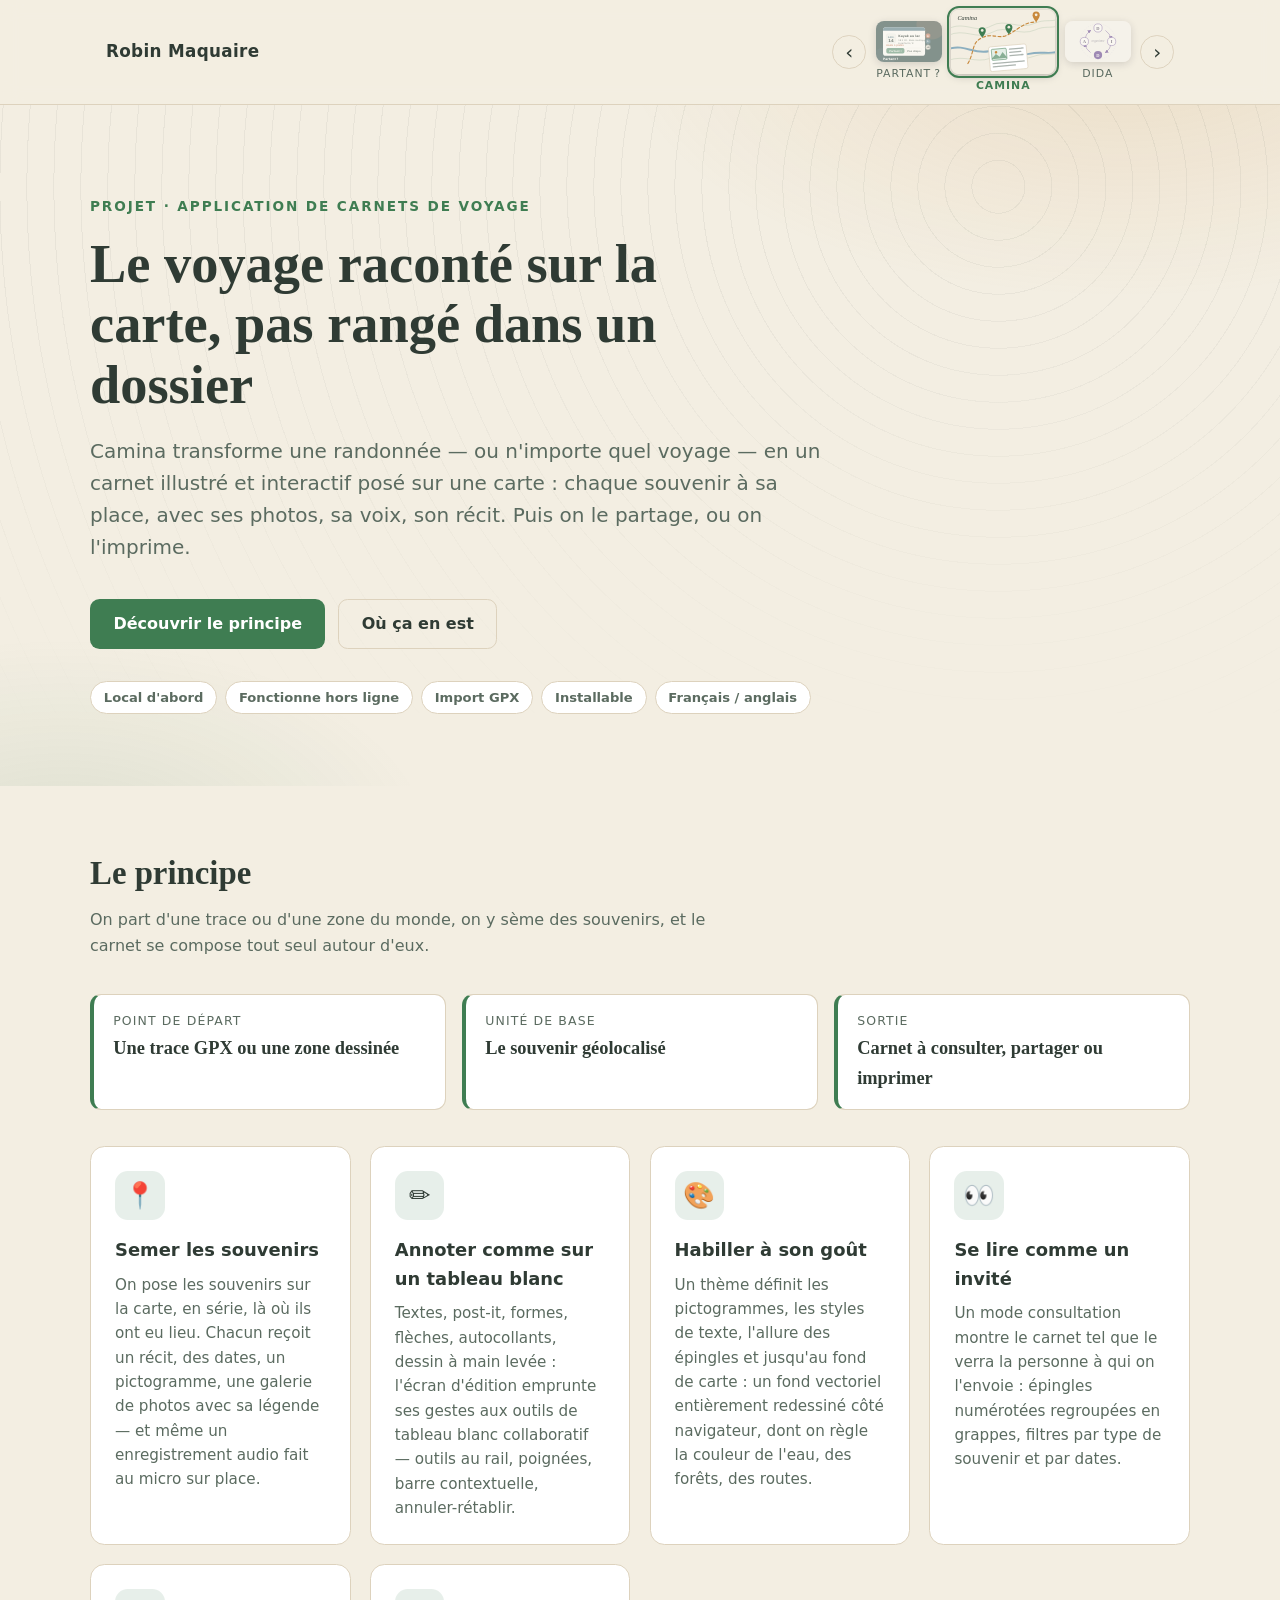
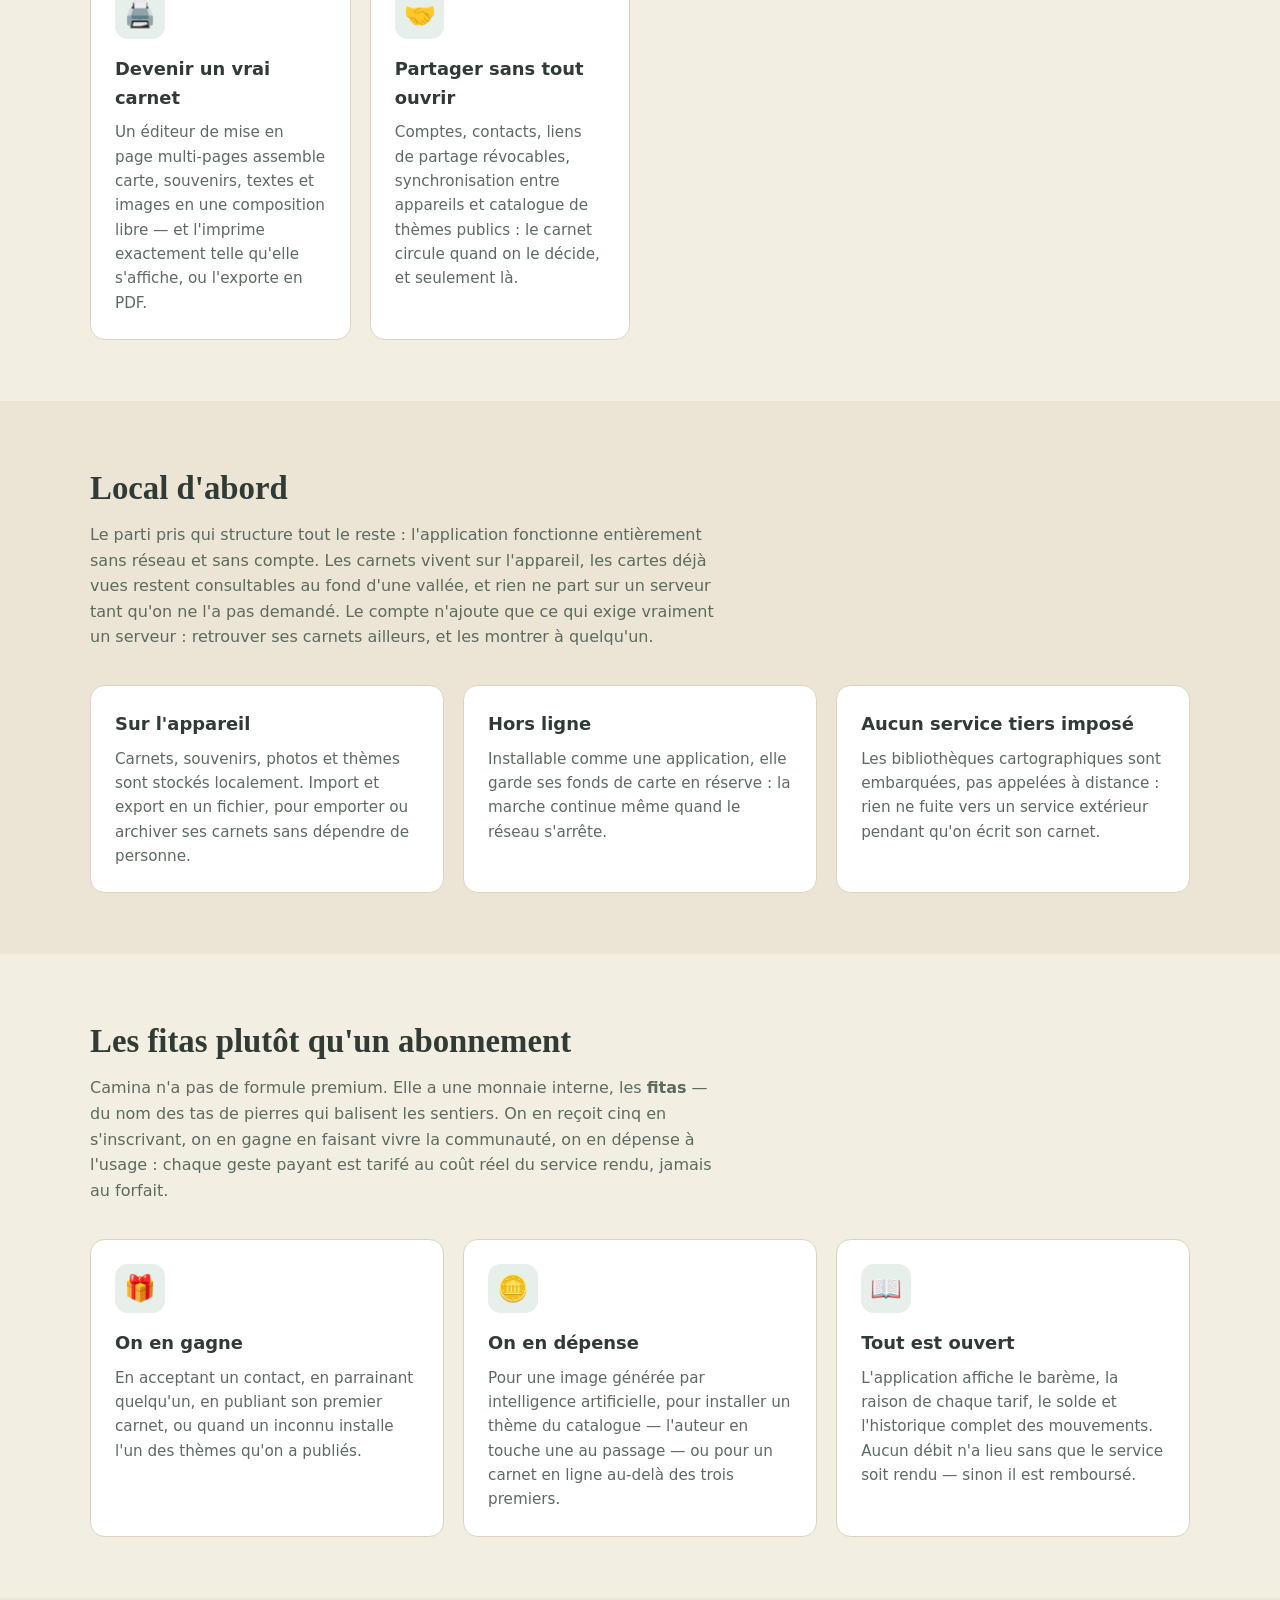
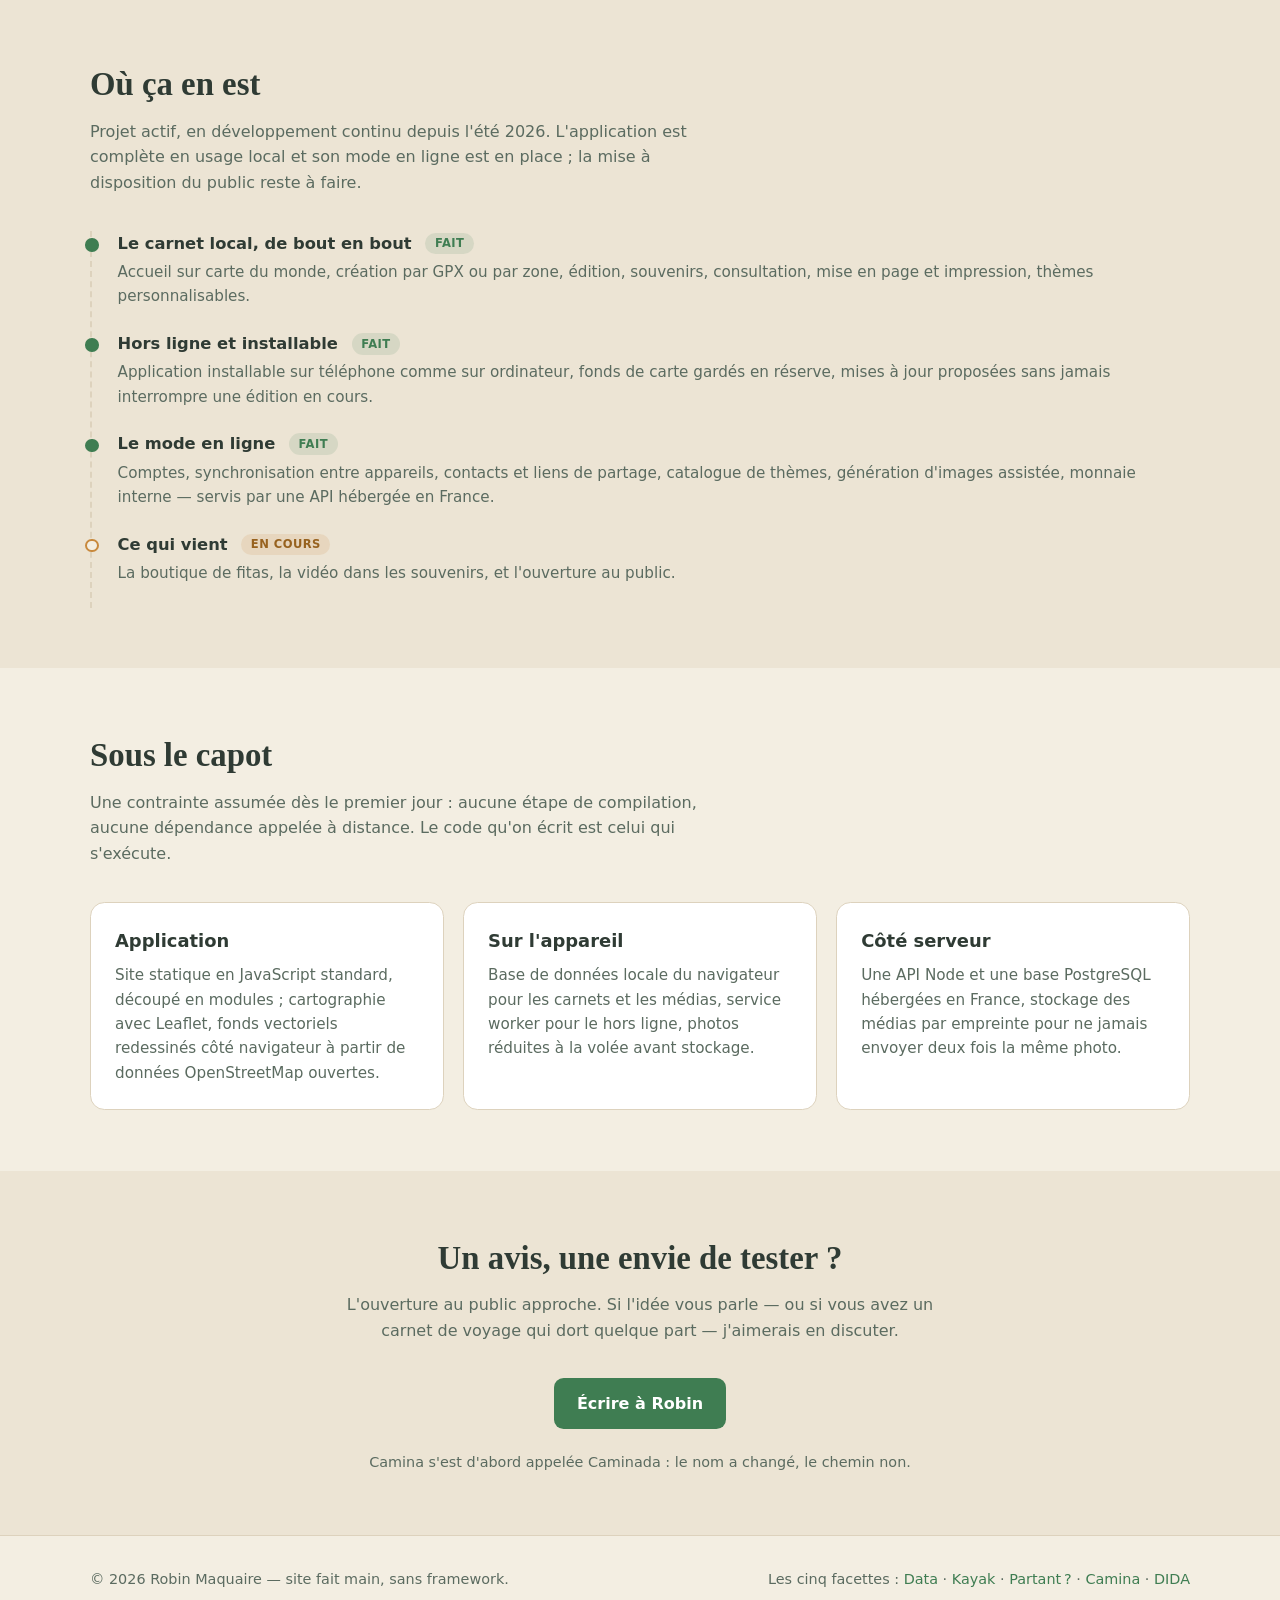
==== camina.html @ f20de6e6 "Site personnel à cinq facettes Site vitrine écrit à la main (HTML/CSS/JS standard, sans framework ni" ====
<!DOCTYPE html>
<html lang="fr">
<head>
  <meta charset="utf-8">
  <meta name="viewport" content="width=device-width, initial-scale=1">
  <title>Camina — Le carnet de voyage posé sur la carte</title>
  <meta name="description" content="Camina transforme une randonnée ou n'importe quel voyage en carnet illustré et interactif posé sur une carte : souvenirs géolocalisés, photos, audio, thèmes et mise en page imprimable.">
  <link rel="icon" href="data:image/svg+xml,<svg xmlns='http://www.w3.org/2000/svg' viewBox='0 0 100 100'><text y='.9em' font-size='90'>🗺️</text></svg>">
  <link rel="stylesheet" href="css/common.css">
  <link rel="stylesheet" href="css/camina.css">
</head>
<body data-facet="camina">

  <header class="site-header">
    <div class="header-inner">
      <a class="brand" href="index.html">Robin Maquaire</a>
      <nav class="facet-carousel" aria-label="Changer de facette">
        <a class="fc-arrow" href="partant.html" aria-label="Facette précédente : Partant ?">&#8249;</a>
        <a class="fc-item fc-side fc-item--partant" href="partant.html">
          <img src="assets/carousel-partant.svg" alt="Aller à la facette Partant ?">
          <span class="fc-label">Partant&#8201;?</span>
        </a>
        <span class="fc-item fc-center fc-item--camina" aria-current="page">
          <img src="assets/carousel-camina.svg" alt="">
          <span class="fc-label">Camina</span>
        </span>
        <a class="fc-item fc-side fc-item--dida" href="dida.html">
          <img src="assets/carousel-dida.svg" alt="Aller à la facette DIDA">
          <span class="fc-label">DIDA</span>
        </a>
        <a class="fc-arrow" href="dida.html" aria-label="Facette suivante : DIDA">&#8250;</a>
      </nav>
    </div>
  </header>

  <main>

    <section class="hero hero--camina">
      <div class="hero-inner">
        <span class="kicker">Projet · Application de carnets de voyage</span>
        <h1>Le voyage raconté sur la carte, pas rangé dans un dossier</h1>
        <p class="lead">Camina transforme une randonnée — ou n'importe quel voyage — en un carnet
          illustré et interactif posé sur une carte&nbsp;: chaque souvenir à sa place, avec ses
          photos, sa voix, son récit. Puis on le partage, ou on l'imprime.</p>
        <div class="hero-actions">
          <a class="btn btn-primary" href="#principe">Découvrir le principe</a>
          <a class="btn btn-ghost" href="#avancement">Où ça en est</a>
        </div>
        <div class="chips" aria-label="Traits marquants">
          <span class="chip">Local d'abord</span>
          <span class="chip">Fonctionne hors ligne</span>
          <span class="chip">Import GPX</span>
          <span class="chip">Installable</span>
          <span class="chip">Français / anglais</span>
        </div>
      </div>
    </section>

    <section class="section" id="principe">
      <div class="section-inner">
        <h2>Le principe</h2>
        <p class="section-sub">On part d'une trace ou d'une zone du monde, on y sème des souvenirs,
          et le carnet se compose tout seul autour d'eux.</p>

        <dl class="facts">
          <div class="fact">
            <dt>Point de départ</dt>
            <dd>Une trace GPX ou une zone dessinée</dd>
          </div>
          <div class="fact">
            <dt>Unité de base</dt>
            <dd>Le souvenir géolocalisé</dd>
          </div>
          <div class="fact">
            <dt>Sortie</dt>
            <dd>Carnet à consulter, partager ou imprimer</dd>
          </div>
        </dl>

        <div class="cards" style="margin-top:2.2rem">
          <article class="card">
            <span class="picto">📍</span>
            <h3>Semer les souvenirs</h3>
            <p>On pose les souvenirs sur la carte, en série, là où ils ont eu lieu. Chacun reçoit
              un récit, des dates, un pictogramme, une galerie de photos avec sa légende — et
              même un enregistrement audio fait au micro sur place.</p>
          </article>
          <article class="card">
            <span class="picto">✏️</span>
            <h3>Annoter comme sur un tableau blanc</h3>
            <p>Textes, post-it, formes, flèches, autocollants, dessin à main levée&nbsp;: l'écran
              d'édition emprunte ses gestes aux outils de tableau blanc collaboratif — outils au
              rail, poignées, barre contextuelle, annuler-rétablir.</p>
          </article>
          <article class="card">
            <span class="picto">🎨</span>
            <h3>Habiller à son goût</h3>
            <p>Un thème définit les pictogrammes, les styles de texte, l'allure des épingles et
              jusqu'au fond de carte&nbsp;: un fond vectoriel entièrement redessiné côté
              navigateur, dont on règle la couleur de l'eau, des forêts, des routes.</p>
          </article>
          <article class="card">
            <span class="picto">👀</span>
            <h3>Se lire comme un invité</h3>
            <p>Un mode consultation montre le carnet tel que le verra la personne à qui on
              l'envoie&nbsp;: épingles numérotées regroupées en grappes, filtres par type de
              souvenir et par dates.</p>
          </article>
          <article class="card">
            <span class="picto">🖨️</span>
            <h3>Devenir un vrai carnet</h3>
            <p>Un éditeur de mise en page multi-pages assemble carte, souvenirs, textes et images
              en une composition libre — et l'imprime exactement telle qu'elle s'affiche, ou
              l'exporte en PDF.</p>
          </article>
          <article class="card">
            <span class="picto">🤝</span>
            <h3>Partager sans tout ouvrir</h3>
            <p>Comptes, contacts, liens de partage révocables, synchronisation entre appareils et
              catalogue de thèmes publics&nbsp;: le carnet circule quand on le décide, et
              seulement là.</p>
          </article>
        </div>
      </div>
    </section>

    <section class="section section--alt" id="local">
      <div class="section-inner">
        <h2>Local d'abord</h2>
        <p class="section-sub">Le parti pris qui structure tout le reste&nbsp;: l'application
          fonctionne entièrement sans réseau et sans compte. Les carnets vivent sur l'appareil,
          les cartes déjà vues restent consultables au fond d'une vallée, et rien ne part sur un
          serveur tant qu'on ne l'a pas demandé. Le compte n'ajoute que ce qui exige vraiment un
          serveur&nbsp;: retrouver ses carnets ailleurs, et les montrer à quelqu'un.</p>
        <div class="cards">
          <article class="card">
            <h3>Sur l'appareil</h3>
            <p>Carnets, souvenirs, photos et thèmes sont stockés localement. Import et export en
              un fichier, pour emporter ou archiver ses carnets sans dépendre de personne.</p>
          </article>
          <article class="card">
            <h3>Hors ligne</h3>
            <p>Installable comme une application, elle garde ses fonds de carte en réserve&nbsp;:
              la marche continue même quand le réseau s'arrête.</p>
          </article>
          <article class="card">
            <h3>Aucun service tiers imposé</h3>
            <p>Les bibliothèques cartographiques sont embarquées, pas appelées à distance&nbsp;:
              rien ne fuite vers un service extérieur pendant qu'on écrit son carnet.</p>
          </article>
        </div>
      </div>
    </section>

    <section class="section" id="fitas">
      <div class="section-inner">
        <h2>Les fitas plutôt qu'un abonnement</h2>
        <p class="section-sub">Camina n'a pas de formule premium. Elle a une monnaie interne, les
          <strong>fitas</strong> — du nom des tas de pierres qui balisent les sentiers. On en
          reçoit cinq en s'inscrivant, on en gagne en faisant vivre la communauté, on en dépense
          à l'usage&nbsp;: chaque geste payant est tarifé au coût réel du service rendu, jamais
          au forfait.</p>
        <div class="cards">
          <article class="card">
            <span class="picto">🎁</span>
            <h3>On en gagne</h3>
            <p>En acceptant un contact, en parrainant quelqu'un, en publiant son premier carnet,
              ou quand un inconnu installe l'un des thèmes qu'on a publiés.</p>
          </article>
          <article class="card">
            <span class="picto">🪙</span>
            <h3>On en dépense</h3>
            <p>Pour une image générée par intelligence artificielle, pour installer un thème du
              catalogue — l'auteur en touche une au passage — ou pour un carnet en ligne
              au-delà des trois premiers.</p>
          </article>
          <article class="card">
            <span class="picto">📖</span>
            <h3>Tout est ouvert</h3>
            <p>L'application affiche le barème, la raison de chaque tarif, le solde et
              l'historique complet des mouvements. Aucun débit n'a lieu sans que le service soit
              rendu — sinon il est remboursé.</p>
          </article>
        </div>
      </div>
    </section>

    <section class="section section--alt" id="avancement">
      <div class="section-inner">
        <h2>Où ça en est</h2>
        <p class="section-sub">Projet actif, en développement continu depuis l'été 2026.
          L'application est complète en usage local et son mode en ligne est en place&nbsp;;
          la mise à disposition du public reste à faire.</p>
        <ol class="milestones">
          <li class="done">
            <h3>Le carnet local, de bout en bout <span class="state">Fait</span></h3>
            <p>Accueil sur carte du monde, création par GPX ou par zone, édition, souvenirs,
              consultation, mise en page et impression, thèmes personnalisables.</p>
          </li>
          <li class="done">
            <h3>Hors ligne et installable <span class="state">Fait</span></h3>
            <p>Application installable sur téléphone comme sur ordinateur, fonds de carte gardés
              en réserve, mises à jour proposées sans jamais interrompre une édition en cours.</p>
          </li>
          <li class="done">
            <h3>Le mode en ligne <span class="state">Fait</span></h3>
            <p>Comptes, synchronisation entre appareils, contacts et liens de partage, catalogue
              de thèmes, génération d'images assistée, monnaie interne — servis par une API
              hébergée en France.</p>
          </li>
          <li class="next">
            <h3>Ce qui vient <span class="state">En cours</span></h3>
            <p>La boutique de fitas, la vidéo dans les souvenirs, et l'ouverture au public.</p>
          </li>
        </ol>
      </div>
    </section>

    <section class="section" id="technique">
      <div class="section-inner">
        <h2>Sous le capot</h2>
        <p class="section-sub">Une contrainte assumée dès le premier jour&nbsp;: aucune étape de
          compilation, aucune dépendance appelée à distance. Le code qu'on écrit est celui qui
          s'exécute.</p>
        <div class="cards">
          <article class="card">
            <h3>Application</h3>
            <p>Site statique en JavaScript standard, découpé en modules&nbsp;; cartographie avec
              Leaflet, fonds vectoriels redessinés côté navigateur à partir de données
              OpenStreetMap ouvertes.</p>
          </article>
          <article class="card">
            <h3>Sur l'appareil</h3>
            <p>Base de données locale du navigateur pour les carnets et les médias, service
              worker pour le hors ligne, photos réduites à la volée avant stockage.</p>
          </article>
          <article class="card">
            <h3>Côté serveur</h3>
            <p>Une API Node et une base PostgreSQL hébergées en France, stockage des médias par
              empreinte pour ne jamais envoyer deux fois la même photo.</p>
          </article>
        </div>
      </div>
    </section>

    <section class="section section--alt contact" id="contact">
      <div class="section-inner">
        <h2>Un avis, une envie de tester&nbsp;?</h2>
        <p class="section-sub">L'ouverture au public approche. Si l'idée vous parle — ou si vous
          avez un carnet de voyage qui dort quelque part — j'aimerais en discuter.</p>
        <a class="btn btn-primary" href="mailto:robin.maquaire@gmail.com?subject=Camina%20%E2%80%94%20Int%C3%A9ress%C3%A9%28e%29">Écrire à Robin</a>
        <p class="contact-note">Camina s'est d'abord appelée Caminada&nbsp;: le nom a changé, le
          chemin non.</p>
      </div>
    </section>

  </main>

  <footer class="site-footer">
    <div class="footer-inner">
      <span>© 2026 Robin Maquaire — site fait main, sans framework.</span>
      <span>Les cinq facettes&nbsp;:
        <a href="index.html">Data</a> ·
        <a href="kayak.html">Kayak</a> ·
        <a href="partant.html">Partant&#8201;?</a> ·
        <a href="camina.html">Camina</a> ·
        <a href="dida.html">DIDA</a>
      </span>
    </div>
  </footer>

  <script src="js/carousel.js"></script>
</body>
</html>
---- css/common.css ----
/* ============================================================
   common.css — structure et composants partagés par les 3 facettes.
   Les couleurs et polices viennent des variables définies dans
   le thème de chaque page (data.css, kayak.css, dida.css).
   ============================================================ */

*,
*::before,
*::after {
  box-sizing: border-box;
  margin: 0;
  padding: 0;
}

html {
  scroll-behavior: smooth;
}

body {
  font-family: var(--font-body, system-ui, "Segoe UI", Roboto, sans-serif);
  background: var(--bg);
  color: var(--text);
  line-height: 1.6;
  -webkit-font-smoothing: antialiased;
}

img {
  max-width: 100%;
  display: block;
}

a {
  color: var(--accent);
  text-decoration: none;
}

a:hover {
  text-decoration: underline;
}

section[id] {
  scroll-margin-top: 140px;
}

/* ============ Header + carrousel de facettes ============ */

.site-header {
  position: sticky;
  top: 0;
  z-index: 50;
  background: var(--header-bg);
  backdrop-filter: blur(10px);
  -webkit-backdrop-filter: blur(10px);
  border-bottom: 1px solid var(--border);
}

.header-inner {
  max-width: 1100px;
  margin: 0 auto;
  padding: 0.6rem 1rem;
  display: flex;
  align-items: center;
  justify-content: space-between;
  gap: 1rem;
}

.brand {
  font-weight: 700;
  font-size: 1.05rem;
  color: var(--text);
  letter-spacing: 0.02em;
  white-space: nowrap;
}

.brand:hover {
  text-decoration: none;
  color: var(--accent);
}

.facet-carousel {
  display: flex;
  align-items: center;
  gap: 0.6rem;
}

.fc-arrow {
  display: grid;
  place-items: center;
  width: 2.1rem;
  height: 2.1rem;
  border-radius: 50%;
  border: 1px solid var(--border);
  color: var(--text);
  font-size: 1.25rem;
  line-height: 1;
  transition: background 0.2s, transform 0.2s;
}

.fc-arrow:hover {
  background: var(--accent-soft);
  text-decoration: none;
  transform: scale(1.08);
}

.fc-item {
  display: flex;
  flex-direction: column;
  align-items: center;
  gap: 0.2rem;
  text-align: center;
}

.fc-item:hover {
  text-decoration: none;
}

.fc-item img {
  border-radius: 0.5rem;
  object-fit: cover;
  box-shadow: 0 2px 8px rgba(0, 0, 0, 0.25);
  transition: opacity 0.2s, filter 0.2s, transform 0.2s;
}

.fc-center img {
  width: 104px;
  height: 64px;
  outline: 2px solid var(--accent);
  outline-offset: 2px;
}

.fc-side img {
  width: 66px;
  height: 41px;
  opacity: 0.55;
  filter: saturate(0.5);
}

.fc-side:hover img {
  opacity: 1;
  filter: none;
  transform: translateY(-2px);
}

.fc-label {
  font-size: 0.68rem;
  letter-spacing: 0.09em;
  text-transform: uppercase;
  color: var(--muted);
}

.fc-center .fc-label {
  color: var(--accent);
  font-weight: 700;
}

/* Transition entre facettes : les vignettes glissent vers leur
   nouvelle position lors du changement de page. */
@view-transition {
  navigation: auto;
}

.fc-item--data img {
  view-transition-name: facet-data;
}

.fc-item--kayak img {
  view-transition-name: facet-kayak;
}

.fc-item--dida img {
  view-transition-name: facet-dida;
}

.fc-item--partant img {
  view-transition-name: facet-partant;
}

.fc-item--camina img {
  view-transition-name: facet-camina;
}

::view-transition-group(facet-data),
::view-transition-group(facet-kayak),
::view-transition-group(facet-dida),
::view-transition-group(facet-partant),
::view-transition-group(facet-camina) {
  animation-duration: 0.45s;
}

/* ============ Héros ============ */

.hero {
  position: relative;
  overflow: hidden;
  padding: 5.5rem 1.5rem 4.5rem;
}

.hero-inner {
  position: relative;
  z-index: 1;
  max-width: 1100px;
  margin: 0 auto;
}

.kicker {
  display: inline-block;
  font-size: 0.85rem;
  font-weight: 600;
  letter-spacing: 0.14em;
  text-transform: uppercase;
  color: var(--accent);
  margin-bottom: 1rem;
}

.hero h1 {
  font-family: var(--font-display, inherit);
  font-size: clamp(2.1rem, 5vw, 3.4rem);
  line-height: 1.12;
  max-width: 22ch;
}

.hero .lead {
  font-size: clamp(1.05rem, 2vw, 1.25rem);
  color: var(--muted);
  max-width: 58ch;
  margin-top: 1.2rem;
}

.hero-actions {
  display: flex;
  gap: 0.8rem;
  margin-top: 2.2rem;
  flex-wrap: wrap;
}

/* ============ Boutons ============ */

.btn {
  display: inline-block;
  padding: 0.72rem 1.4rem;
  border-radius: 0.6rem;
  font-weight: 600;
  border: 1px solid transparent;
  transition: filter 0.2s, background 0.2s, transform 0.2s;
}

.btn:hover {
  text-decoration: none;
  transform: translateY(-1px);
}

.btn-primary {
  background: var(--accent);
  color: var(--on-accent, #fff);
}

.btn-primary:hover {
  filter: brightness(1.1);
}

.btn-ghost {
  border-color: var(--border);
  color: var(--text);
}

.btn-ghost:hover {
  background: var(--accent-soft);
}

/* ============ Sections ============ */

.section {
  padding: 3.8rem 1.5rem;
}

.section-inner {
  max-width: 1100px;
  margin: 0 auto;
}

.section h2 {
  font-family: var(--font-display, inherit);
  font-size: clamp(1.5rem, 3vw, 2.05rem);
  margin-bottom: 0.5rem;
}

.section-sub {
  color: var(--muted);
  max-width: 62ch;
  margin-bottom: 2.2rem;
}

.section--alt {
  background: var(--surface-soft, var(--surface));
}

/* ============ Cartes ============ */

.cards {
  display: grid;
  gap: 1.2rem;
  grid-template-columns: repeat(auto-fit, minmax(235px, 1fr));
}

.card {
  background: var(--surface);
  border: 1px solid var(--border);
  border-radius: 0.9rem;
  padding: 1.5rem;
  transition: transform 0.2s, box-shadow 0.2s;
}

.card:hover {
  transform: translateY(-3px);
  box-shadow: 0 10px 28px rgba(0, 0, 0, 0.12);
}

.card h3 {
  margin-bottom: 0.5rem;
  font-size: 1.12rem;
}

.card p {
  color: var(--muted);
  font-size: 0.95rem;
}

.card .picto {
  display: grid;
  place-items: center;
  width: 3.1rem;
  height: 3.1rem;
  border-radius: 0.8rem;
  background: var(--accent-soft);
  font-size: 1.6rem;
  margin-bottom: 1rem;
}

.card .tag {
  display: inline-block;
  margin-top: 1rem;
  padding: 0.25rem 0.7rem;
  border-radius: 999px;
  background: var(--accent-soft);
  color: var(--accent);
  font-size: 0.8rem;
  font-weight: 600;
}

.step-num {
  display: grid;
  place-items: center;
  width: 2.2rem;
  height: 2.2rem;
  border-radius: 50%;
  background: var(--accent);
  color: var(--on-accent, #fff);
  font-weight: 700;
  margin-bottom: 1rem;
}

/* ============ Contact ============ */

.contact .section-inner {
  text-align: center;
}

.contact .section-sub {
  margin-left: auto;
  margin-right: auto;
}

.contact-note {
  margin-top: 1.4rem;
  color: var(--muted);
  font-size: 0.9rem;
}

/* ============ Pied de page ============ */

.site-footer {
  border-top: 1px solid var(--border);
  padding: 2rem 1.5rem;
  color: var(--muted);
  font-size: 0.9rem;
}

.footer-inner {
  max-width: 1100px;
  margin: 0 auto;
  display: flex;
  justify-content: space-between;
  align-items: center;
  gap: 1rem;
  flex-wrap: wrap;
}

/* ============ Responsive ============ */

@media (max-width: 780px) {
  .header-inner {
    flex-direction: column;
    gap: 0.35rem;
    padding: 0.5rem 0.8rem;
  }

  .brand {
    font-size: 0.95rem;
  }

  .fc-center img {
    width: 86px;
    height: 53px;
  }

  .fc-side img {
    width: 52px;
    height: 32px;
  }

  .hero {
    padding: 3.5rem 1.2rem 3rem;
  }

  .section {
    padding: 2.8rem 1.2rem;
  }

  section[id] {
    scroll-margin-top: 160px;
  }
}

@media (prefers-reduced-motion: reduce) {
  html {
    scroll-behavior: auto;
  }

  *,
  *::before,
  *::after {
    animation-duration: 0.01ms !important;
    transition-duration: 0.01ms !important;
  }
}
---- css/camina.css ----
/* Thème Camina — papier, sentier, carte ancienne.
   Palette reprise des tokens réels de l'application (§3.2 de sa doc). */

:root {
  --bg: #f3eee2;
  --surface: #ffffff;
  --surface-soft: #ece4d4;
  --border: #ddd2bd;
  --text: #2f3b34;
  --muted: #5b6b60;
  --accent: #3f7d52;
  --on-accent: #ffffff;
  --accent-soft: rgba(63, 125, 82, 0.12);
  --header-bg: rgba(243, 238, 226, 0.9);
  --font-display: Georgia, "Times New Roman", serif;
  --font-body: system-ui, "Segoe UI", Roboto, sans-serif;

  --ocre: #c8893d;
  --riviere: #3a7ca5;
}

/* Héros : papier vieilli, courbes de niveau discrètes */
.hero--camina {
  background:
    radial-gradient(820px 420px at 88% -10%, rgba(200, 137, 61, 0.16), transparent 62%),
    radial-gradient(620px 360px at 5% 110%, rgba(63, 125, 82, 0.12), transparent 60%),
    var(--bg);
}

.hero--camina::before {
  content: "";
  position: absolute;
  inset: 0;
  background-image:
    repeating-radial-gradient(circle at 78% 12%,
      transparent 0 26px,
      rgba(47, 59, 52, 0.055) 26px 27px);
  -webkit-mask-image: linear-gradient(180deg, #000 20%, transparent 92%);
  mask-image: linear-gradient(180deg, #000 20%, transparent 92%);
}

.hero--camina h1 {
  font-weight: 600;
}

/* Une pastille par technologie / trait marquant */
.chips {
  display: flex;
  flex-wrap: wrap;
  gap: 0.5rem;
  margin-top: 2rem;
}

.chip {
  display: inline-block;
  padding: 0.3rem 0.8rem;
  border-radius: 999px;
  border: 1px solid var(--border);
  background: var(--surface);
  color: var(--muted);
  font-size: 0.82rem;
  font-weight: 600;
}

/* Carte « en un coup d'œil » : le résumé chiffré du projet */
.facts {
  display: grid;
  gap: 1rem;
  grid-template-columns: repeat(auto-fit, minmax(180px, 1fr));
  margin-top: 2rem;
}

.fact {
  background: var(--surface);
  border: 1px solid var(--border);
  border-left: 4px solid var(--accent);
  border-radius: 0.7rem;
  padding: 1rem 1.2rem;
}

.fact dt {
  font-size: 0.78rem;
  letter-spacing: 0.09em;
  text-transform: uppercase;
  color: var(--muted);
  margin-bottom: 0.25rem;
}

.fact dd {
  font-family: var(--font-display);
  font-size: 1.15rem;
  font-weight: 700;
  color: var(--text);
}

/* Jalons : ce qui est fait, ce qui vient */
.milestones {
  list-style: none;
  margin-top: 1.5rem;
  border-left: 2px dashed var(--border);
  padding-left: 1.6rem;
}

.milestones li {
  position: relative;
  padding-bottom: 1.4rem;
}

.milestones li::before {
  content: "";
  position: absolute;
  left: -2.02rem;
  top: 0.45rem;
  width: 0.85rem;
  height: 0.85rem;
  border-radius: 50%;
  background: var(--bg);
  border: 2px solid var(--accent);
}

.milestones li.done::before {
  background: var(--accent);
}

.milestones li.next::before {
  border-color: var(--ocre);
}

.milestones h3 {
  font-size: 1.02rem;
  margin-bottom: 0.2rem;
}

.milestones p {
  color: var(--muted);
  font-size: 0.95rem;
}

.milestones .state {
  display: inline-block;
  margin-left: 0.5rem;
  padding: 0.1rem 0.6rem;
  border-radius: 999px;
  font-size: 0.72rem;
  font-weight: 700;
  letter-spacing: 0.04em;
  text-transform: uppercase;
  vertical-align: 0.12em;
  background: var(--accent-soft);
  color: var(--accent);
}

.milestones li.next .state {
  background: rgba(200, 137, 61, 0.15);
  color: #97621f;
}

.card:hover {
  box-shadow: 0 10px 28px rgba(47, 59, 52, 0.16);
}
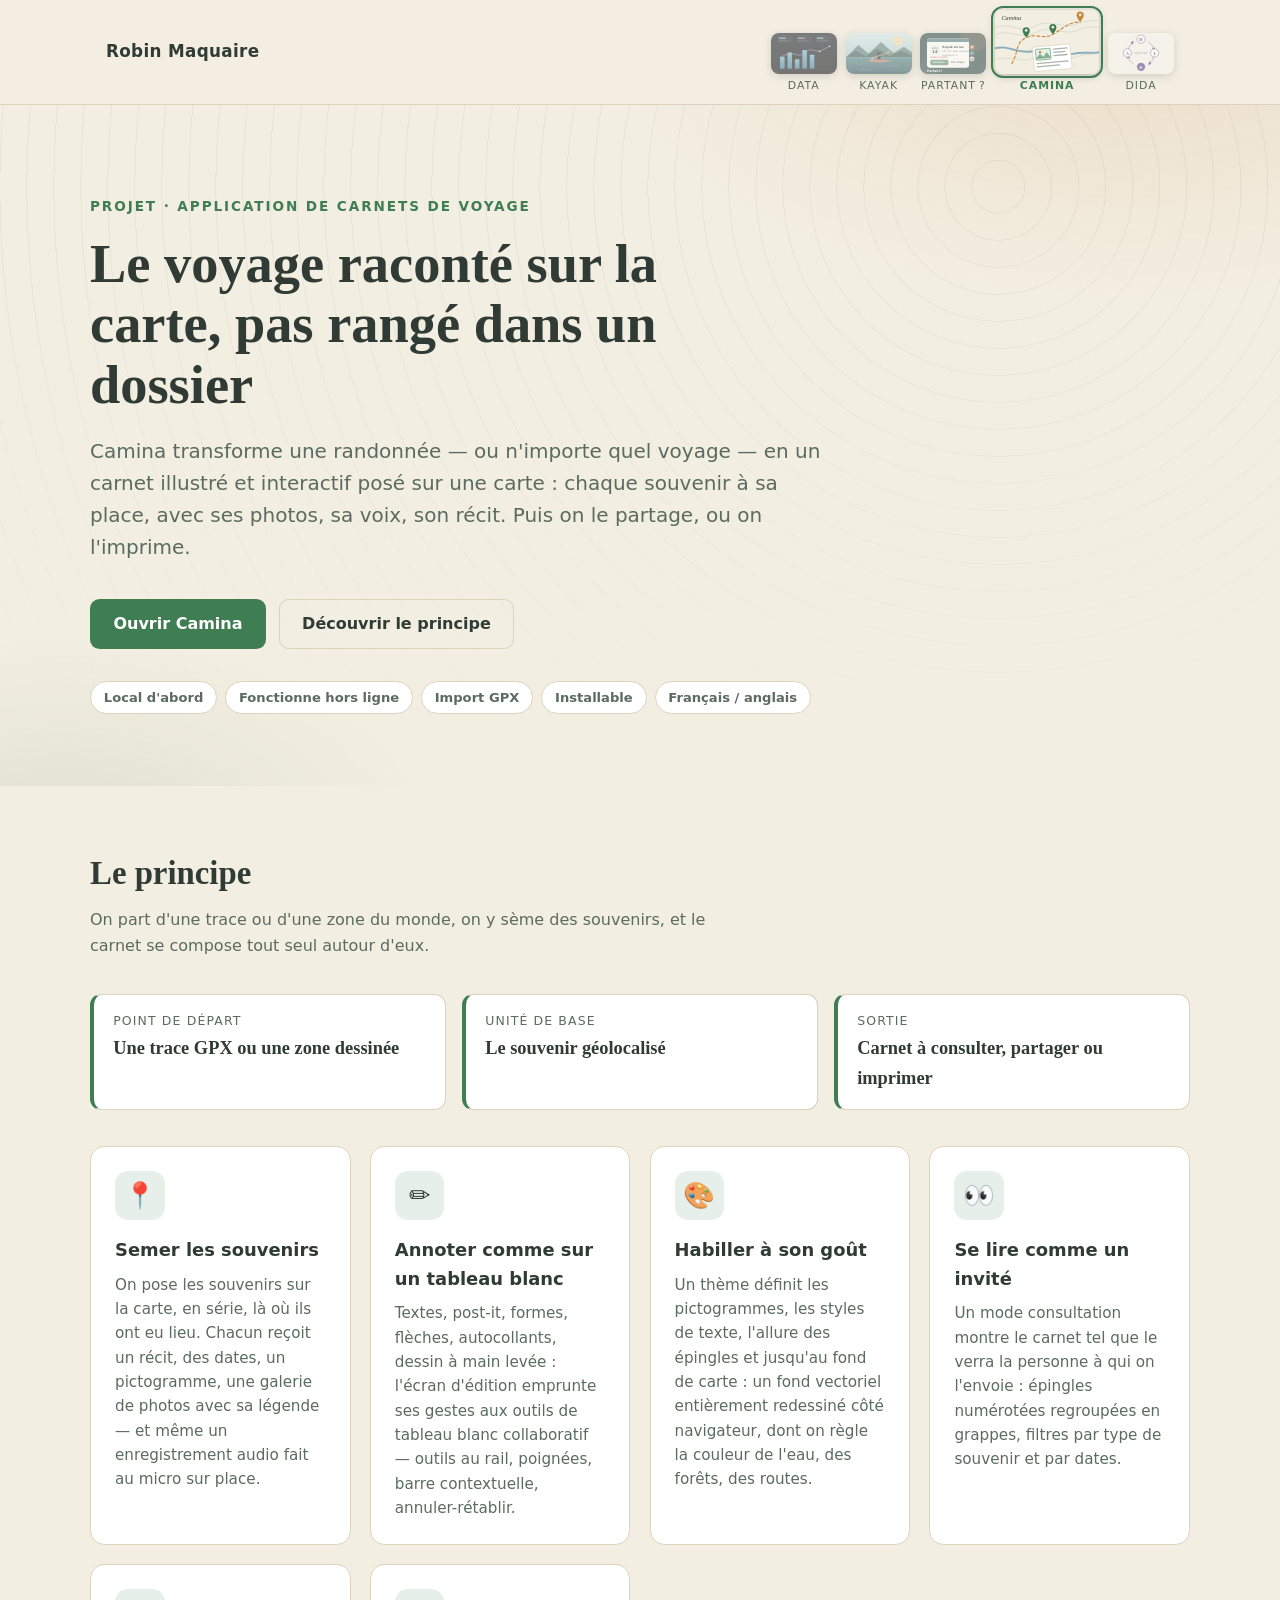
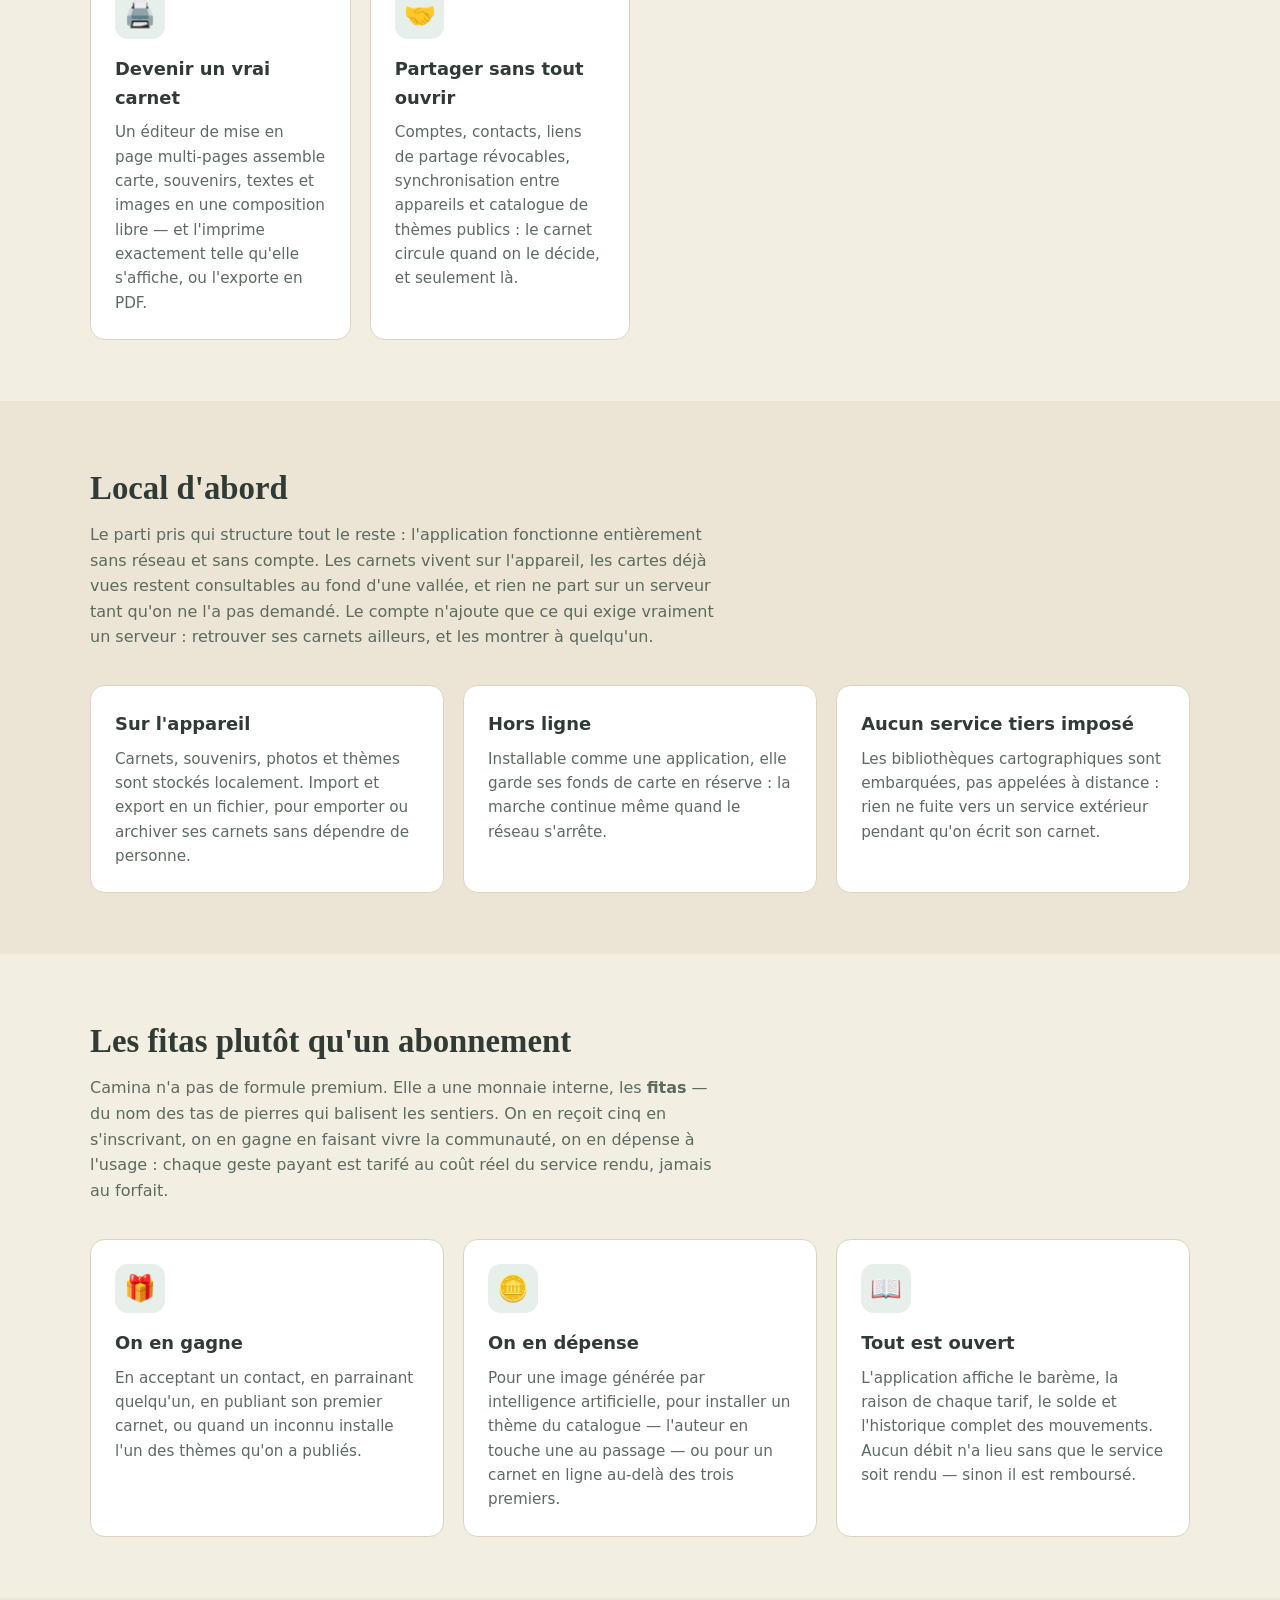
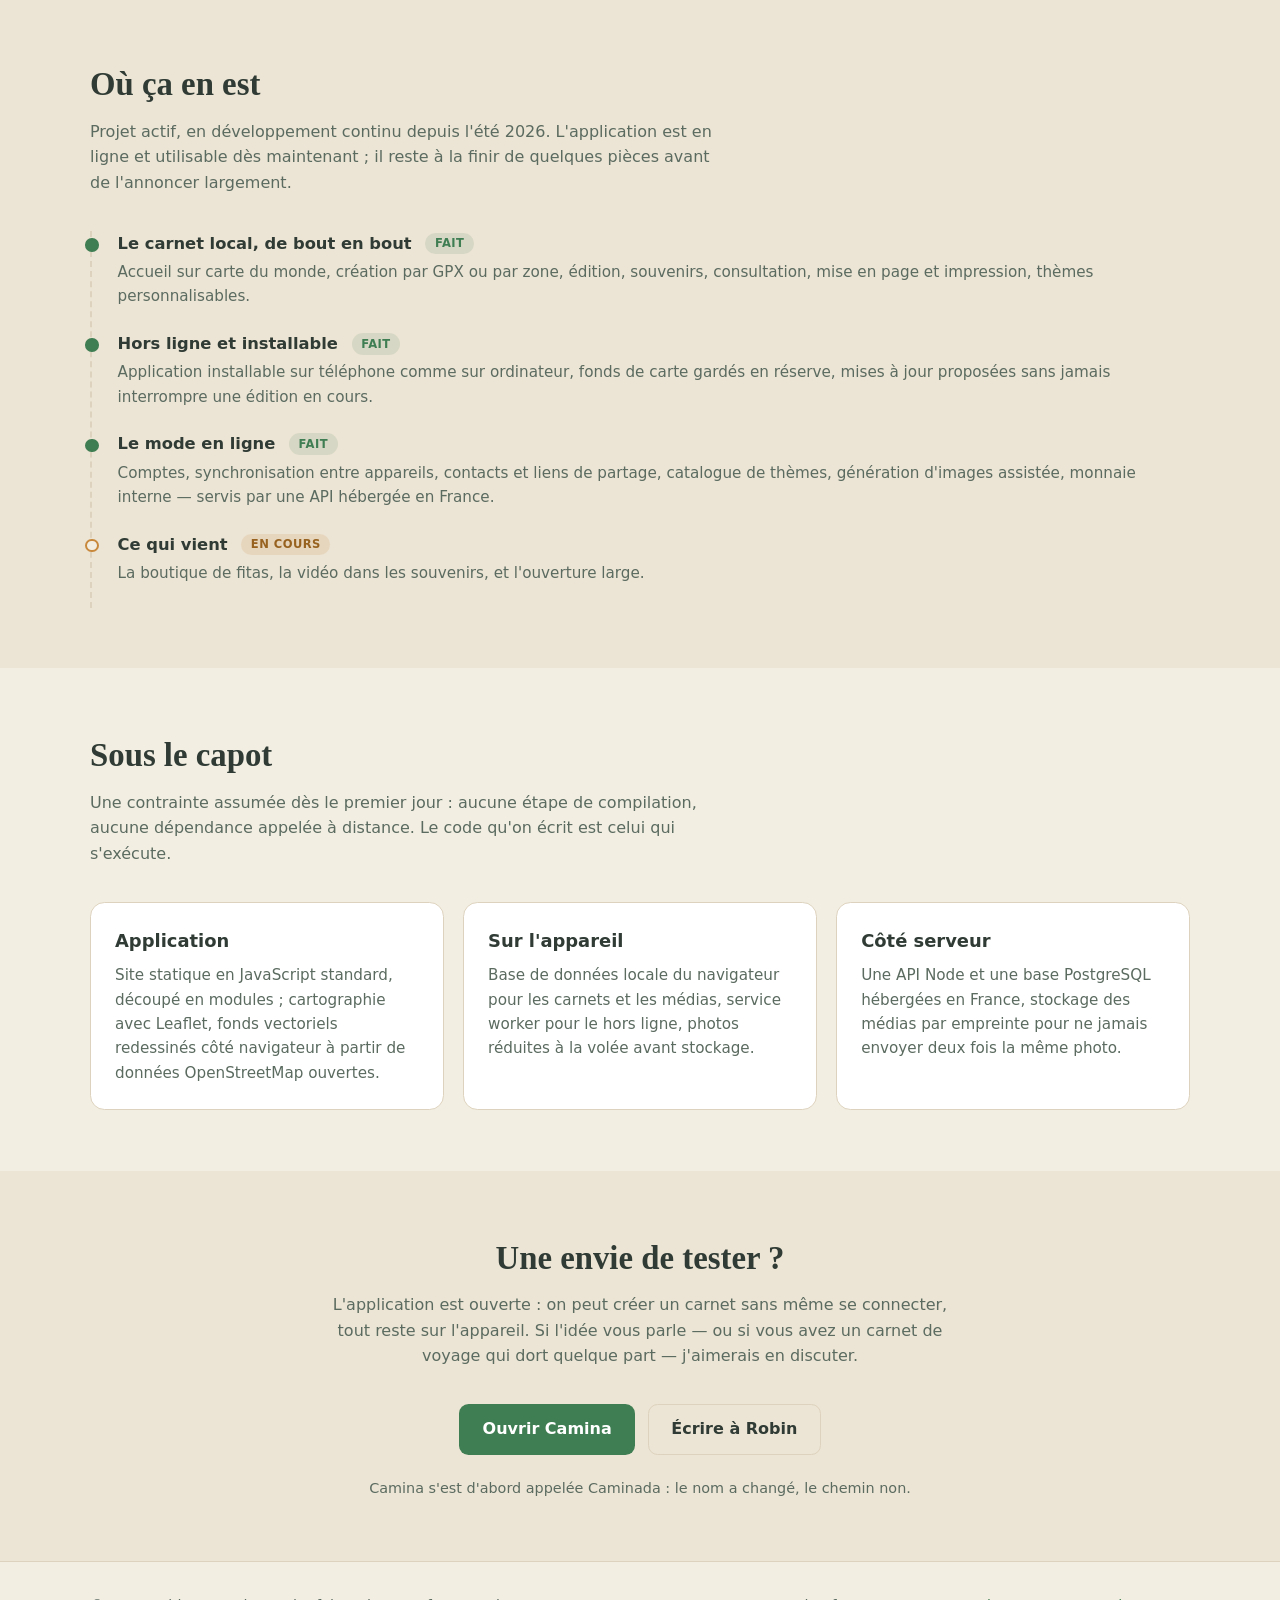
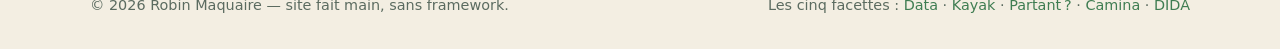
==== commit 5a10f8f8: "Les cinq vignettes affichées en permanence, et Camina cliquable Le carrousel n'affichait que la face" ====
--- a/camina.html
+++ b/camina.html
@@ -14,21 +14,27 @@
   <header class="site-header">
     <div class="header-inner">
       <a class="brand" href="index.html">Robin Maquaire</a>
-      <nav class="facet-carousel" aria-label="Changer de facette">
-        <a class="fc-arrow" href="partant.html" aria-label="Facette précédente : Partant ?">&#8249;</a>
-        <a class="fc-item fc-side fc-item--partant" href="partant.html">
-          <img src="assets/carousel-partant.svg" alt="Aller à la facette Partant ?">
+      <nav class="facet-bar" aria-label="Choisir une facette">
+        <a class="fc-item fc-item--data" href="index.html">
+          <img src="assets/carousel-data.svg" alt="">
+          <span class="fc-label">Data</span>
+        </a>
+        <a class="fc-item fc-item--kayak" href="kayak.html">
+          <img src="assets/carousel-kayak.svg" alt="">
+          <span class="fc-label">Kayak</span>
+        </a>
+        <a class="fc-item fc-item--partant" href="partant.html">
+          <img src="assets/carousel-partant.svg" alt="">
           <span class="fc-label">Partant&#8201;?</span>
         </a>
-        <span class="fc-item fc-center fc-item--camina" aria-current="page">
+        <span class="fc-item fc-current fc-item--camina" aria-current="page">
           <img src="assets/carousel-camina.svg" alt="">
           <span class="fc-label">Camina</span>
         </span>
-        <a class="fc-item fc-side fc-item--dida" href="dida.html">
-          <img src="assets/carousel-dida.svg" alt="Aller à la facette DIDA">
+        <a class="fc-item fc-item--dida" href="dida.html">
+          <img src="assets/carousel-dida.svg" alt="">
           <span class="fc-label">DIDA</span>
         </a>
-        <a class="fc-arrow" href="dida.html" aria-label="Facette suivante : DIDA">&#8250;</a>
       </nav>
     </div>
   </header>
@@ -43,8 +49,8 @@
           illustré et interactif posé sur une carte&nbsp;: chaque souvenir à sa place, avec ses
           photos, sa voix, son récit. Puis on le partage, ou on l'imprime.</p>
         <div class="hero-actions">
-          <a class="btn btn-primary" href="#principe">Découvrir le principe</a>
-          <a class="btn btn-ghost" href="#avancement">Où ça en est</a>
+          <a class="btn btn-primary" href="https://caminada.cleverapps.io" rel="noopener">Ouvrir Camina</a>
+          <a class="btn btn-ghost" href="#principe">Découvrir le principe</a>
         </div>
         <div class="chips" aria-label="Traits marquants">
           <span class="chip">Local d'abord</span>
@@ -189,8 +195,8 @@
       <div class="section-inner">
         <h2>Où ça en est</h2>
         <p class="section-sub">Projet actif, en développement continu depuis l'été 2026.
-          L'application est complète en usage local et son mode en ligne est en place&nbsp;;
-          la mise à disposition du public reste à faire.</p>
+          L'application est en ligne et utilisable dès maintenant&nbsp;; il reste à la finir
+          de quelques pièces avant de l'annoncer largement.</p>
         <ol class="milestones">
           <li class="done">
             <h3>Le carnet local, de bout en bout <span class="state">Fait</span></h3>
@@ -210,7 +216,7 @@
           </li>
           <li class="next">
             <h3>Ce qui vient <span class="state">En cours</span></h3>
-            <p>La boutique de fitas, la vidéo dans les souvenirs, et l'ouverture au public.</p>
+            <p>La boutique de fitas, la vidéo dans les souvenirs, et l'ouverture large.</p>
           </li>
         </ol>
       </div>
@@ -245,10 +251,14 @@
 
     <section class="section section--alt contact" id="contact">
       <div class="section-inner">
-        <h2>Un avis, une envie de tester&nbsp;?</h2>
-        <p class="section-sub">L'ouverture au public approche. Si l'idée vous parle — ou si vous
-          avez un carnet de voyage qui dort quelque part — j'aimerais en discuter.</p>
-        <a class="btn btn-primary" href="mailto:robin.maquaire@gmail.com?subject=Camina%20%E2%80%94%20Int%C3%A9ress%C3%A9%28e%29">Écrire à Robin</a>
+        <h2>Une envie de tester&nbsp;?</h2>
+        <p class="section-sub">L'application est ouverte&nbsp;: on peut créer un carnet sans même
+          se connecter, tout reste sur l'appareil. Si l'idée vous parle — ou si vous avez un
+          carnet de voyage qui dort quelque part — j'aimerais en discuter.</p>
+        <div class="hero-actions" style="justify-content:center">
+          <a class="btn btn-primary" href="https://caminada.cleverapps.io" rel="noopener">Ouvrir Camina</a>
+          <a class="btn btn-ghost" href="mailto:robin.maquaire@gmail.com?subject=Camina%20%E2%80%94%20Int%C3%A9ress%C3%A9%28e%29">Écrire à Robin</a>
+        </div>
         <p class="contact-note">Camina s'est d'abord appelée Caminada&nbsp;: le nom a changé, le
           chemin non.</p>
       </div>
--- a/css/common.css
+++ b/css/common.css
@@ -42,7 +42,7 @@
   scroll-margin-top: 140px;
 }
 
-/* ============ Header + carrousel de facettes ============ */
+/* ============ Header + barre de facettes ============ */
 
 .site-header {
   position: sticky;
@@ -77,29 +77,14 @@
   color: var(--accent);
 }
 
-.facet-carousel {
+/* Les cinq facettes sont toutes visibles : la courante est plus grande,
+   cernée de l'accent du thème ; les autres restent en retrait jusqu'au survol.
+   L'alignement en bas met tous les libellés sur la même ligne malgré la
+   différence de hauteur des vignettes. */
+.facet-bar {
   display: flex;
-  align-items: center;
-  gap: 0.6rem;
-}
-
-.fc-arrow {
-  display: grid;
-  place-items: center;
-  width: 2.1rem;
-  height: 2.1rem;
-  border-radius: 50%;
-  border: 1px solid var(--border);
-  color: var(--text);
-  font-size: 1.25rem;
-  line-height: 1;
-  transition: background 0.2s, transform 0.2s;
-}
-
-.fc-arrow:hover {
-  background: var(--accent-soft);
-  text-decoration: none;
-  transform: scale(1.08);
+  align-items: flex-end;
+  gap: 0.55rem;
 }
 
 .fc-item {
@@ -115,30 +100,29 @@
 }
 
 .fc-item img {
+  width: 66px;
+  height: 41px;
   border-radius: 0.5rem;
   object-fit: cover;
   box-shadow: 0 2px 8px rgba(0, 0, 0, 0.25);
-  transition: opacity 0.2s, filter 0.2s, transform 0.2s;
-}
-
-.fc-center img {
-  width: 104px;
-  height: 64px;
-  outline: 2px solid var(--accent);
-  outline-offset: 2px;
-}
-
-.fc-side img {
-  width: 66px;
-  height: 41px;
   opacity: 0.55;
   filter: saturate(0.5);
-}
-
-.fc-side:hover img {
+  transition: opacity 0.2s, filter 0.2s, transform 0.2s;
+}
+
+.fc-item:hover img {
   opacity: 1;
   filter: none;
   transform: translateY(-2px);
+}
+
+.fc-current img {
+  width: 104px;
+  height: 64px;
+  opacity: 1;
+  filter: none;
+  outline: 2px solid var(--accent);
+  outline-offset: 2px;
 }
 
 .fc-label {
@@ -146,15 +130,20 @@
   letter-spacing: 0.09em;
   text-transform: uppercase;
   color: var(--muted);
-}
-
-.fc-center .fc-label {
+  white-space: nowrap;
+}
+
+.fc-item:hover .fc-label {
+  color: var(--text);
+}
+
+.fc-current .fc-label {
   color: var(--accent);
   font-weight: 700;
 }
 
-/* Transition entre facettes : les vignettes glissent vers leur
-   nouvelle position lors du changement de page. */
+/* Transition entre facettes : chaque vignette glisse vers sa nouvelle taille
+   et sa nouvelle position lors du changement de page. */
 @view-transition {
   navigation: auto;
 }
@@ -408,14 +397,23 @@
     font-size: 0.95rem;
   }
 
-  .fc-center img {
-    width: 86px;
-    height: 53px;
-  }
-
-  .fc-side img {
-    width: 52px;
-    height: 32px;
+  .facet-bar {
+    gap: 0.4rem;
+  }
+
+  .fc-item img {
+    width: 46px;
+    height: 29px;
+  }
+
+  .fc-current img {
+    width: 76px;
+    height: 47px;
+  }
+
+  .fc-label {
+    font-size: 0.6rem;
+    letter-spacing: 0.04em;
   }
 
   .hero {
